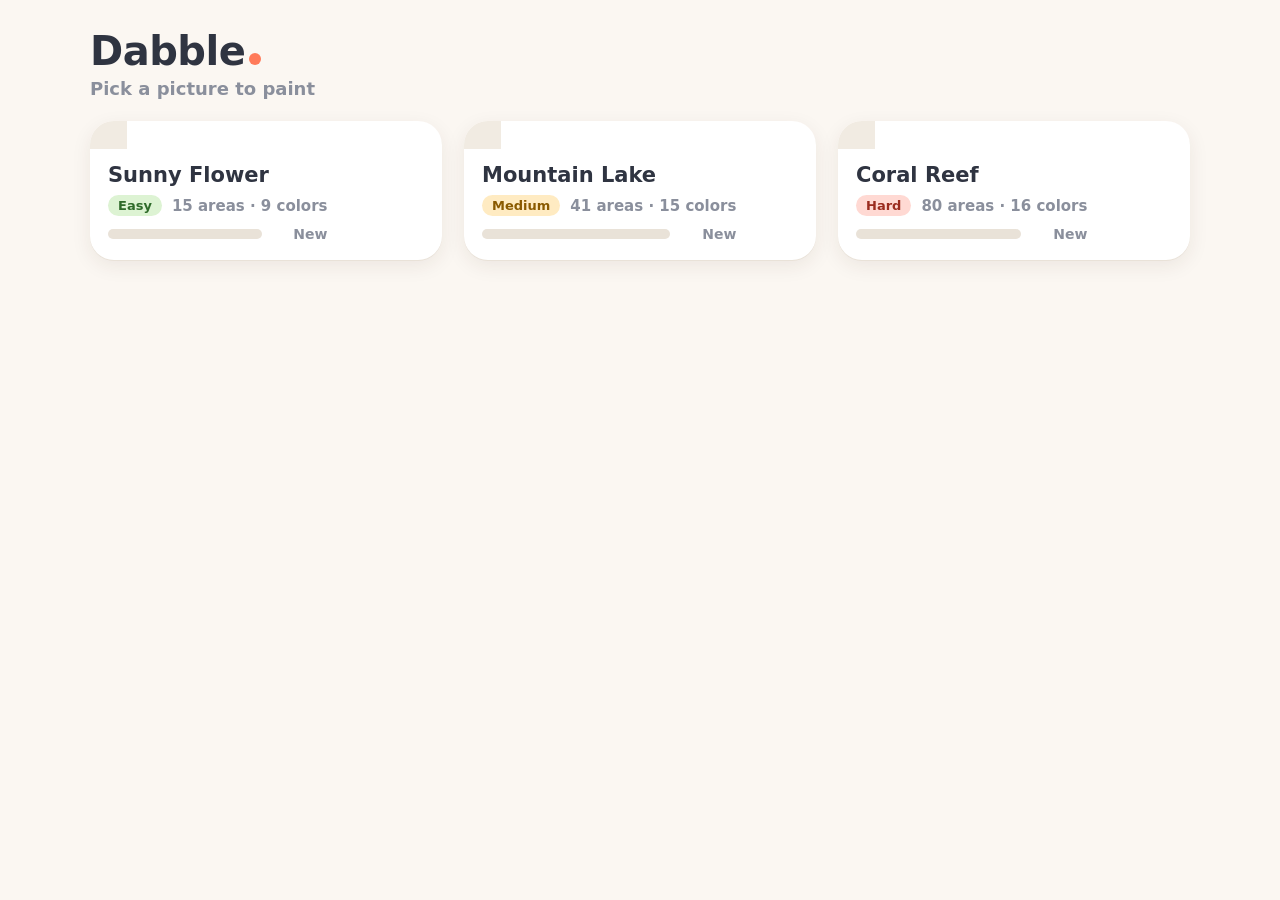
==== index.html @ 479879b8 "Add Coral Reef artwork (80 regions, 16 colors); even gallery cards - Reef built from helpers (fish, " ====
<!doctype html>
<html lang="en">
<head>
  <meta charset="utf-8">
  <meta name="viewport" content="width=device-width, initial-scale=1, maximum-scale=1, user-scalable=no, viewport-fit=cover">
  <meta name="theme-color" content="#FBF7F2">
  <title>Dabble</title>
  <link rel="stylesheet" href="css/style.css">
</head>
<body>
  <div id="app"></div>

  <script src="js/registry.js"></script>
  <!-- Artworks: add a new file to artworks/ and a script tag here. -->
  <script src="artworks/flower.js"></script>
  <script src="artworks/landscape.js"></script>
  <script src="artworks/reef.js"></script>

  <script src="js/shapes.js"></script>
  <script src="js/store.js"></script>
  <script src="js/ui.js"></script>
  <script src="js/labels.js"></script>
  <script src="js/sound.js"></script>
  <script src="js/panzoom.js"></script>
  <script src="js/celebrate.js"></script>
  <script src="js/game.js"></script>
  <script src="js/gallery.js"></script>
  <script src="js/app.js"></script>
</body>
</html>
---- css/style.css ----
:root {
  --bg: #FBF7F2;
  --ink: #2F3441;
  --muted: #8A8F9C;
  --line: #E9E2D8;
  --card: #FFFFFF;
  --stage: #F1EBE2;
  --accent: #FF7A59;
  --danger: #E5534B;
  font-family: ui-rounded, "SF Pro Rounded", system-ui, -apple-system, "Segoe UI", sans-serif;
  color: var(--ink);
  -webkit-text-size-adjust: 100%;
}
* { box-sizing: border-box; }
html, body {
  margin: 0; height: 100%; overflow: hidden; background: var(--bg);
  overscroll-behavior: none; touch-action: none;
  -webkit-user-select: none; user-select: none; -webkit-touch-callout: none;
  -webkit-tap-highlight-color: transparent;
}
body { position: fixed; inset: 0; }
#app {
  position: absolute; inset: 0; display: flex; flex-direction: column;
  padding: env(safe-area-inset-top, 0px) env(safe-area-inset-right, 0px) env(safe-area-inset-bottom, 0px) env(safe-area-inset-left, 0px);
}
button { font: inherit; color: inherit; border: 0; background: none; padding: 0; cursor: pointer; touch-action: manipulation; }

/* ---------- game screen ---------- */
.game { flex: 1; display: flex; flex-direction: column; min-height: 0; }
.topbar { display: flex; align-items: center; gap: 10px; padding: 10px 16px; min-height: 68px; }
.icon-btn {
  flex: none; width: 48px; height: 48px; border-radius: 14px; display: grid; place-items: center;
  background: var(--card); box-shadow: 0 1px 0 var(--line), 0 2px 8px rgba(60, 40, 20, .07);
  transition: transform .12s;
}
.icon-btn svg { width: 24px; height: 24px; }
.icon-btn:active { transform: scale(.92); }
.icon-btn.off { color: var(--muted); }
.title { flex: 1; min-width: 0; font-weight: 800; font-size: 20px; white-space: nowrap; overflow: hidden; text-overflow: ellipsis; }
.progress { display: flex; align-items: center; gap: 10px; color: var(--muted); font-weight: 700; font-variant-numeric: tabular-nums; margin-right: 6px; }
.bar { width: 110px; height: 10px; border-radius: 5px; background: var(--line); overflow: hidden; }
.bar i { display: block; height: 100%; width: 0; background: var(--accent); border-radius: 5px; transition: width .3s ease; }

.stage {
  flex: 1; min-height: 0; position: relative; overflow: hidden;
  margin: 0 16px; border-radius: 22px; background: var(--stage); touch-action: none;
}
.art { position: absolute; inset: 10px; width: calc(100% - 20px); height: calc(100% - 20px); display: block; }

.region {
  fill: #FFFFFF; stroke: #A9B0BC; stroke-width: 1; vector-effect: non-scaling-stroke;
  stroke-linejoin: round; transition: fill .25s ease, stroke .25s ease;
}
.region.wrong { animation: wrongflash .5s ease; }
@keyframes wrongflash { 30% { fill: #FFB8B3; stroke: #E5534B; } }
.label {
  fill: #7D8594; text-anchor: middle; font-weight: 700; pointer-events: none;
  transition: opacity .2s ease;
}
.label.hl { fill: #2F3441; font-weight: 800; }
.label.gone { opacity: 0; }
.fx { pointer-events: none; }
.ripple { transform-box: fill-box; transform-origin: center; animation: ripple .55s ease-out forwards; }
@keyframes ripple { from { transform: scale(.3); opacity: .9; } to { transform: scale(1.5); opacity: 0; } }

/* ---------- palette ---------- */
.palette { display: grid; grid-template-columns: repeat(var(--cols, 8), auto); justify-content: center; justify-items: center; gap: 10px 12px; padding: 16px 16px 18px; }
.swatch { position: relative; width: 66px; height: 66px; display: grid; place-items: center; border-radius: 50%; transition: transform .18s ease; }
.swatch .dot {
  width: 54px; height: 54px; border-radius: 50%; background: var(--c);
  display: grid; place-items: center; color: #FFFFFF; font-weight: 800; font-size: 21px;
  box-shadow: inset 0 0 0 2px rgba(0, 0, 0, .08), 0 2px 6px rgba(0, 0, 0, .14);
  text-shadow: 0 1px 2px rgba(0, 0, 0, .25);
  transition: opacity .25s, filter .25s;
}
.swatch.light .dot { color: var(--ink); text-shadow: none; }
.swatch .dot svg { display: none; width: 28px; height: 28px; }
.swatch .left {
  position: absolute; top: -2px; right: -4px; min-width: 24px; height: 24px; padding: 0 6px; border-radius: 12px;
  background: var(--card); color: var(--ink); font-size: 13px; font-weight: 800; display: grid; place-items: center;
  box-shadow: 0 1px 4px rgba(0, 0, 0, .18); font-variant-numeric: tabular-nums;
}
.swatch.sel { transform: translateY(-6px) scale(1.12); }
.swatch.sel::before { content: ''; position: absolute; inset: 0; border-radius: 50%; border: 3.5px solid var(--ink); }
.swatch.done .dot { filter: saturate(.3); opacity: .45; }
.swatch.done .num, .swatch.done .left { display: none; }
.swatch.done .dot svg { display: block; color: var(--ink); }
.swatch:active:not(.done) { transform: scale(.94); }

/* ---------- toast / modal ---------- */
.toast {
  position: fixed; left: 50%; bottom: calc(130px + env(safe-area-inset-bottom, 0px)); transform: translate(-50%, 20px);
  background: var(--ink); color: #FFFFFF; padding: 12px 20px; border-radius: 999px; font-weight: 700;
  opacity: 0; pointer-events: none; transition: opacity .2s, transform .2s; white-space: nowrap; z-index: 20;
}
.toast.show { opacity: 1; transform: translate(-50%, 0); }

.modal, .celebrate {
  position: fixed; inset: 0; z-index: 30; display: grid; place-items: center; padding: 24px;
  background: rgba(47, 52, 65, .45); animation: fadein .2s ease;
}
.modal-card, .celebrate-card {
  background: var(--card); border-radius: 26px; padding: 28px; width: min(420px, 100%);
  box-shadow: 0 20px 60px rgba(0, 0, 0, .25); text-align: center; animation: popin .3s cubic-bezier(.2, 1.4, .4, 1);
}
.modal-card h2, .celebrate-card h2 { margin: 0 0 8px; font-size: 26px; }
.modal-card p, .celebrate-card p { margin: 0 0 22px; color: var(--muted); font-size: 17px; }
.modal-actions { display: flex; gap: 12px; justify-content: center; flex-wrap: wrap; }
.btn { min-height: 52px; padding: 0 26px; border-radius: 16px; font-weight: 800; font-size: 17px; }
.btn.primary { background: var(--accent); color: #FFFFFF; }
.btn.danger { background: var(--danger); color: #FFFFFF; }
.btn.ghost { background: var(--stage); }
.btn:active { transform: scale(.96); }

.celebrate { background: rgba(251, 247, 242, .92); }
.celebrate.out { opacity: 0; transition: opacity .3s; }
.confetti { position: absolute; inset: 0; width: 100%; height: 100%; pointer-events: none; }
.celebrate-card { position: relative; width: min(560px, 100%); }
.celebrate-art { width: 100%; aspect-ratio: 1; max-height: 55vh; border-radius: 18px; overflow: hidden; margin: 0 auto 18px; background: var(--stage); }
.celebrate-art svg { width: 100%; height: 100%; display: block; }
@keyframes fadein { from { opacity: 0; } }
@keyframes popin { from { transform: scale(.85); opacity: 0; } }

/* ---------- smaller screens ---------- */
@media (max-width: 600px) {
  .bar { width: 60px; }
  .title { font-size: 17px; }
  .swatch { width: 54px; height: 54px; }
  .swatch .dot { width: 44px; height: 44px; font-size: 18px; }
}

/* ---------- gallery ---------- */
.gallery {
  flex: 1; min-height: 0; overflow-y: auto; -webkit-overflow-scrolling: touch; touch-action: pan-y;
  overscroll-behavior: contain; padding: 28px 24px 40px;
}
.gallery-head { max-width: 1100px; margin: 0 auto 22px; }
.gallery-head h1 { margin: 0; font-size: 40px; font-weight: 900; letter-spacing: -.5px; }
.gallery-head h1::after { content: ''; display: inline-block; width: 12px; height: 12px; border-radius: 50%; background: var(--accent); margin-left: 4px; }
.gallery-head p { margin: 4px 0 0; color: var(--muted); font-size: 18px; font-weight: 600; }
.cards { max-width: 1100px; margin: 0 auto; display: grid; grid-template-columns: repeat(auto-fill, minmax(260px, 1fr)); gap: 22px; }
.card {
  display: flex; flex-direction: column; text-align: left; background: var(--card); border-radius: 24px; overflow: hidden;
  box-shadow: 0 1px 0 var(--line), 0 6px 20px rgba(60, 40, 20, .08); transition: transform .15s;
}
.card:active { transform: scale(.97); }
.thumb { position: relative; background: var(--stage); padding: 14px; aspect-ratio: 4 / 3; }
.thumb-art { position: absolute; inset: 14px; width: calc(100% - 28px); height: calc(100% - 28px); display: block; }
.badge {
  position: absolute; top: 12px; right: 12px; display: flex; align-items: center; gap: 4px;
  background: var(--ink); color: #FFFFFF; font-weight: 800; font-size: 14px; padding: 6px 12px 6px 8px; border-radius: 999px;
}
.badge svg { width: 18px; height: 18px; }
.card-body { padding: 14px 18px 18px; display: flex; flex-direction: column; gap: 8px; }
.card-title { font-size: 21px; font-weight: 800; }
.card-meta { display: flex; align-items: center; gap: 10px; color: var(--muted); font-size: 15px; font-weight: 600; }
.pill { padding: 3px 10px; border-radius: 999px; font-size: 13px; font-weight: 800; background: var(--stage); color: var(--ink); }
.pill-easy { background: #DDF3D3; color: #2F6B2A; }
.pill-medium { background: #FFEBC2; color: #8A5A00; }
.pill-hard { background: #FFD9D3; color: #9B2C1F; }
.card-progress { display: flex; align-items: center; gap: 10px; margin-top: 2px; }
.card-progress .bar { flex: 1; width: auto; }
.card-count { font-weight: 800; font-size: 14px; color: var(--muted); min-width: 56px; text-align: right; font-variant-numeric: tabular-nums; }
.card.done .card-count { color: #2F6B2A; }
.card.done .bar i { background: #5CB85C; }
@media (max-width: 600px) { .gallery { padding: 20px 16px 32px; } .gallery-head h1 { font-size: 32px; } }
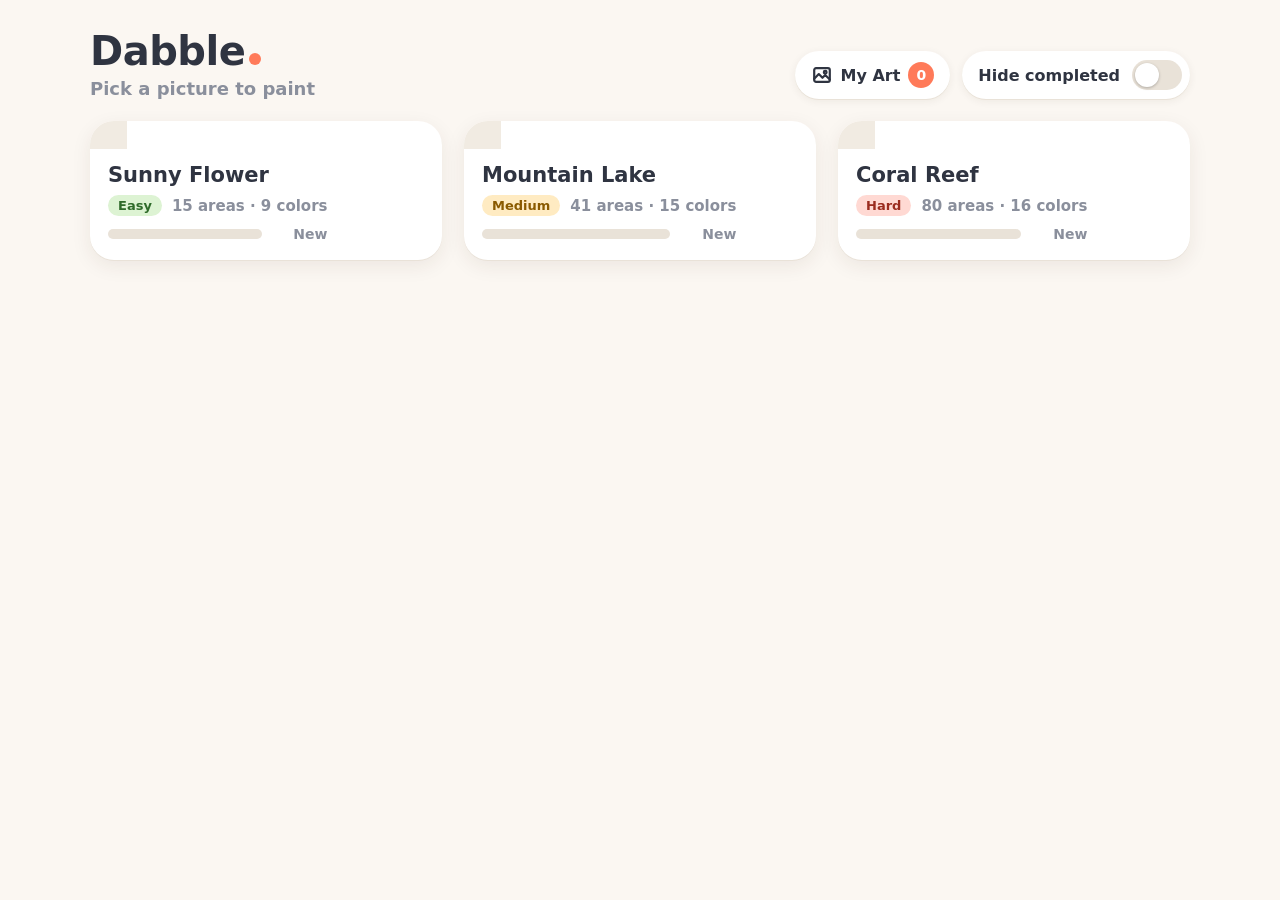
==== commit 4ebdee14: "Add My Art: grid of finished pictures with a full-size viewer - "My Art" button on the start screen " ====
--- a/index.html
+++ b/index.html
@@ -5,6 +5,15 @@
   <meta name="viewport" content="width=device-width, initial-scale=1, maximum-scale=1, user-scalable=no, viewport-fit=cover">
   <meta name="theme-color" content="#FBF7F2">
   <title>Dabble</title>
+
+  <!-- Home-screen app: runs full-screen (no Safari bars) when added to the home screen -->
+  <link rel="manifest" href="manifest.json">
+  <link rel="icon" type="image/png" href="icons/icon-192.png">
+  <link rel="apple-touch-icon" href="icons/apple-touch-icon.png">
+  <meta name="apple-mobile-web-app-capable" content="yes">
+  <meta name="mobile-web-app-capable" content="yes">
+  <meta name="apple-mobile-web-app-title" content="Dabble">
+  <meta name="apple-mobile-web-app-status-bar-style" content="default">
   <link rel="stylesheet" href="css/style.css">
 </head>
 <body>
@@ -25,6 +34,7 @@
   <script src="js/celebrate.js"></script>
   <script src="js/game.js"></script>
   <script src="js/gallery.js"></script>
+  <script src="js/myart.js"></script>
   <script src="js/app.js"></script>
 </body>
 </html>
--- a/css/style.css
+++ b/css/style.css
@@ -12,6 +12,7 @@
   -webkit-text-size-adjust: 100%;
 }
 * { box-sizing: border-box; }
+[hidden] { display: none !important; }
 html, body {
   margin: 0; height: 100%; overflow: hidden; background: var(--bg);
   overscroll-behavior: none; touch-action: none;
@@ -52,6 +53,8 @@
   stroke-linejoin: round; transition: fill .25s ease, stroke .25s ease;
 }
 .region.wrong { animation: wrongflash .5s ease; }
+.region.pulse { animation: hintpulse .6s ease-in-out 3; }
+@keyframes hintpulse { 50% { stroke: #FF7A59; stroke-width: 6px; } }
 @keyframes wrongflash { 30% { fill: #FFB8B3; stroke: #E5534B; } }
 .label {
   fill: #7D8594; text-anchor: middle; font-weight: 700; pointer-events: none;
@@ -134,7 +137,29 @@
   flex: 1; min-height: 0; overflow-y: auto; -webkit-overflow-scrolling: touch; touch-action: pan-y;
   overscroll-behavior: contain; padding: 28px 24px 40px;
 }
-.gallery-head { max-width: 1100px; margin: 0 auto 22px; }
+.gallery-head { max-width: 1100px; margin: 0 auto 22px; display: flex; align-items: flex-end; justify-content: space-between; gap: 16px; flex-wrap: wrap; }
+.switch {
+  display: flex; align-items: center; gap: 12px; min-height: 48px; padding: 0 8px 0 16px; border-radius: 999px;
+  background: var(--card); box-shadow: 0 1px 0 var(--line), 0 2px 8px rgba(60, 40, 20, .07); font-weight: 700; font-size: 16px;
+}
+.switch-track { position: relative; width: 50px; height: 30px; border-radius: 15px; background: var(--line); transition: background .2s; }
+.switch-thumb { position: absolute; top: 3px; left: 3px; width: 24px; height: 24px; border-radius: 50%; background: #FFFFFF; box-shadow: 0 1px 3px rgba(0, 0, 0, .25); transition: transform .2s; }
+.switch.on .switch-track { background: var(--accent); }
+.switch.on .switch-thumb { transform: translateX(20px); }
+.gallery-controls { display: flex; align-items: center; gap: 12px; flex-wrap: wrap; }
+.pill-btn, .btn.with-icon {
+  display: flex; align-items: center; gap: 8px; min-height: 48px; padding: 0 16px; border-radius: 999px;
+  background: var(--card); box-shadow: 0 1px 0 var(--line), 0 2px 8px rgba(60, 40, 20, .07); font-weight: 700; font-size: 16px;
+}
+.pill-btn svg, .btn.with-icon svg { width: 22px; height: 22px; }
+.pill-btn .count { min-width: 26px; height: 26px; padding: 0 8px; border-radius: 13px; background: var(--accent); color: #FFFFFF; font-size: 14px; font-weight: 800; display: grid; place-items: center; }
+.pill-btn:active, .switch:active { transform: scale(.96); }
+.gallery-titles.with-back { display: flex; align-items: center; gap: 16px; }
+.art-card .thumb { background: #FFFFFF; }
+.viewer .stage { margin-bottom: 16px; }
+.btn.with-icon { border-radius: 14px; flex: none; }
+.gallery-empty { max-width: 1100px; margin: 40px auto; text-align: center; color: var(--muted); font-size: 18px; font-weight: 600; }
+.gallery-empty p { margin: 0 0 18px; }
 .gallery-head h1 { margin: 0; font-size: 40px; font-weight: 900; letter-spacing: -.5px; }
 .gallery-head h1::after { content: ''; display: inline-block; width: 12px; height: 12px; border-radius: 50%; background: var(--accent); margin-left: 4px; }
 .gallery-head p { margin: 4px 0 0; color: var(--muted); font-size: 18px; font-weight: 600; }
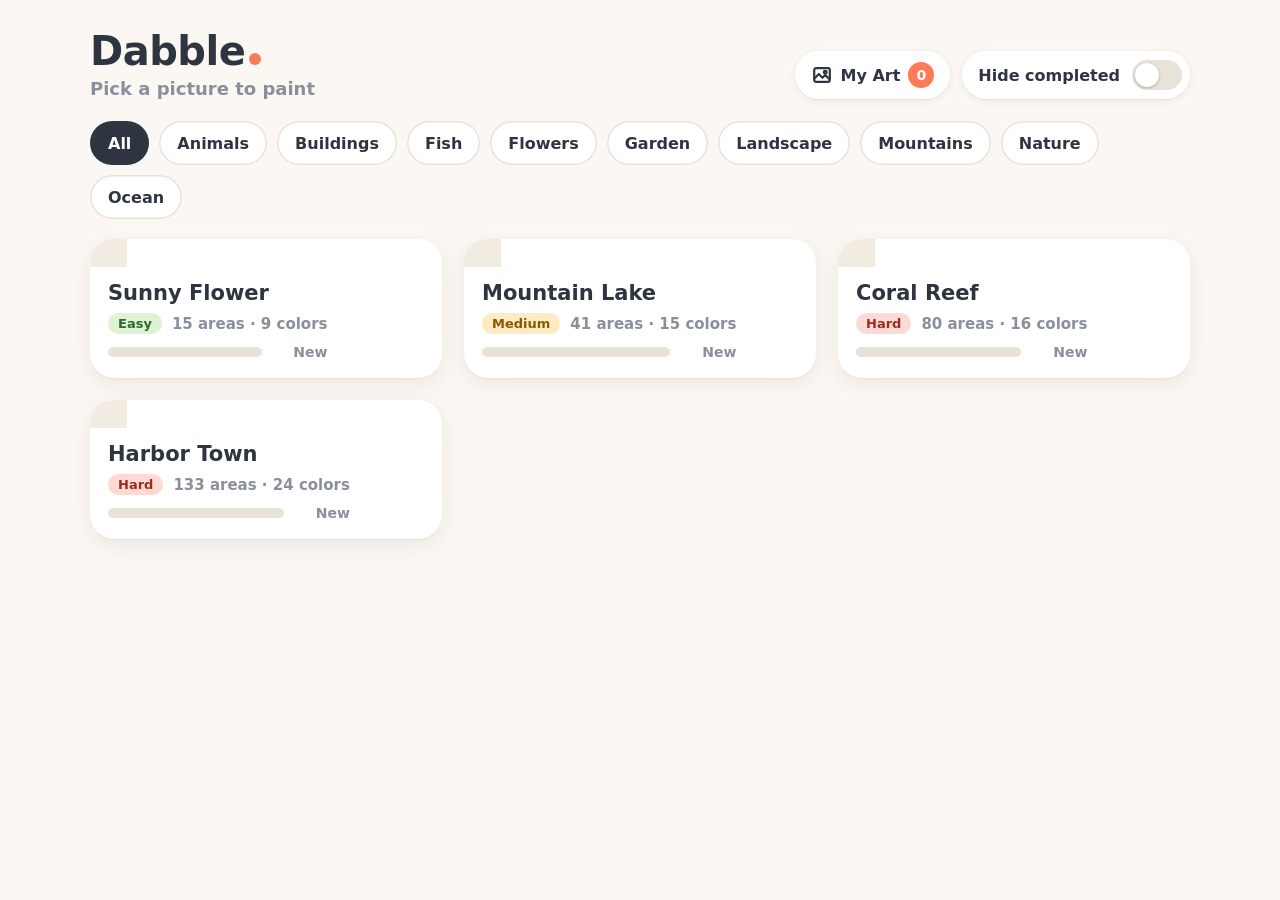
==== commit 6922d4da: "Add artwork checker, readable swatch numbers, and Harbor Town (133 regions) - check.html: checks eve" ====
--- a/index.html
+++ b/index.html
@@ -24,6 +24,7 @@
   <script src="artworks/flower.js"></script>
   <script src="artworks/landscape.js"></script>
   <script src="artworks/reef.js"></script>
+  <script src="artworks/harbor.js"></script>
 
   <script src="js/shapes.js"></script>
   <script src="js/store.js"></script>
--- a/css/style.css
+++ b/css/style.css
@@ -37,7 +37,11 @@
 .icon-btn svg { width: 24px; height: 24px; }
 .icon-btn:active { transform: scale(.92); }
 .icon-btn.off { color: var(--muted); }
-.title { flex: 1; min-width: 0; font-weight: 800; font-size: 20px; white-space: nowrap; overflow: hidden; text-overflow: ellipsis; }
+.title { flex: 1; min-width: 0; font-weight: 800; font-size: 20px; display: flex; flex-direction: column; line-height: 1.2; }
+.title > span { white-space: nowrap; overflow: hidden; text-overflow: ellipsis; }
+.sel-name { font-size: 14px; font-weight: 700; color: var(--muted); display: flex; align-items: center; gap: 6px; }
+.sel-name:empty { display: none; }
+.sel-name i { width: 12px; height: 12px; border-radius: 50%; flex: none; box-shadow: inset 0 0 0 1px rgba(0, 0, 0, .15); }
 .progress { display: flex; align-items: center; gap: 10px; color: var(--muted); font-weight: 700; font-variant-numeric: tabular-nums; margin-right: 6px; }
 .bar { width: 110px; height: 10px; border-radius: 5px; background: var(--line); overflow: hidden; }
 .bar i { display: block; height: 100%; width: 0; background: var(--accent); border-radius: 5px; transition: width .3s ease; }
@@ -90,6 +94,11 @@
 .swatch.done .dot svg { display: block; color: var(--ink); }
 .swatch:active:not(.done) { transform: scale(.94); }
 
+.palette.compact { gap: 8px 8px; padding-top: 12px; padding-bottom: 14px; }
+.palette.compact .swatch { width: 56px; height: 56px; }
+.palette.compact .swatch .dot { width: 46px; height: 46px; font-size: 18px; }
+.palette.compact .swatch .left { min-width: 21px; height: 21px; font-size: 11px; top: -3px; right: -5px; }
+
 /* ---------- toast / modal ---------- */
 .toast {
   position: fixed; left: 50%; bottom: calc(130px + env(safe-area-inset-bottom, 0px)); transform: translate(-50%, 20px);
@@ -146,6 +155,13 @@
 .switch-thumb { position: absolute; top: 3px; left: 3px; width: 24px; height: 24px; border-radius: 50%; background: #FFFFFF; box-shadow: 0 1px 3px rgba(0, 0, 0, .25); transition: transform .2s; }
 .switch.on .switch-track { background: var(--accent); }
 .switch.on .switch-thumb { transform: translateX(20px); }
+.chips { max-width: 1100px; margin: 0 auto 20px; display: flex; flex-wrap: wrap; gap: 10px; }
+.chip {
+  min-height: 44px; padding: 0 18px; border-radius: 999px; font-weight: 700; font-size: 16px;
+  background: var(--card); color: var(--ink); box-shadow: inset 0 0 0 1.5px var(--line); transition: background .15s, color .15s;
+}
+.chip.on { background: var(--ink); color: #FFFFFF; box-shadow: none; }
+.chip:active { transform: scale(.95); }
 .gallery-controls { display: flex; align-items: center; gap: 12px; flex-wrap: wrap; }
 .pill-btn, .btn.with-icon {
   display: flex; align-items: center; gap: 8px; min-height: 48px; padding: 0 16px; border-radius: 999px;
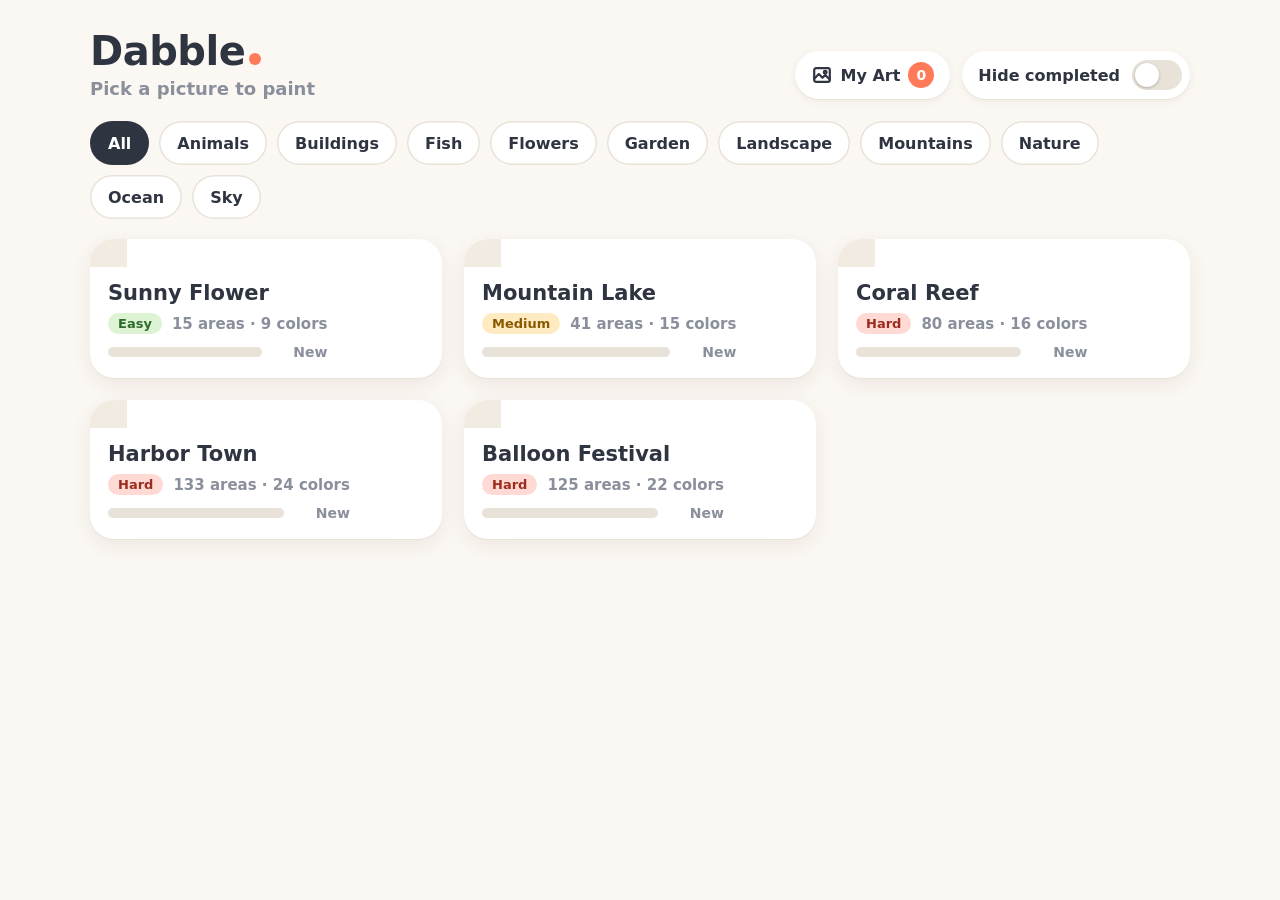
==== commit 88d824c3: "Add Balloon Festival (125 regions, 22 colors); clip artwork to its frame - Balloon Festival: nine ba" ====
--- a/index.html
+++ b/index.html
@@ -25,6 +25,7 @@
   <script src="artworks/landscape.js"></script>
   <script src="artworks/reef.js"></script>
   <script src="artworks/harbor.js"></script>
+  <script src="artworks/balloons.js"></script>
 
   <script src="js/shapes.js"></script>
   <script src="js/store.js"></script>
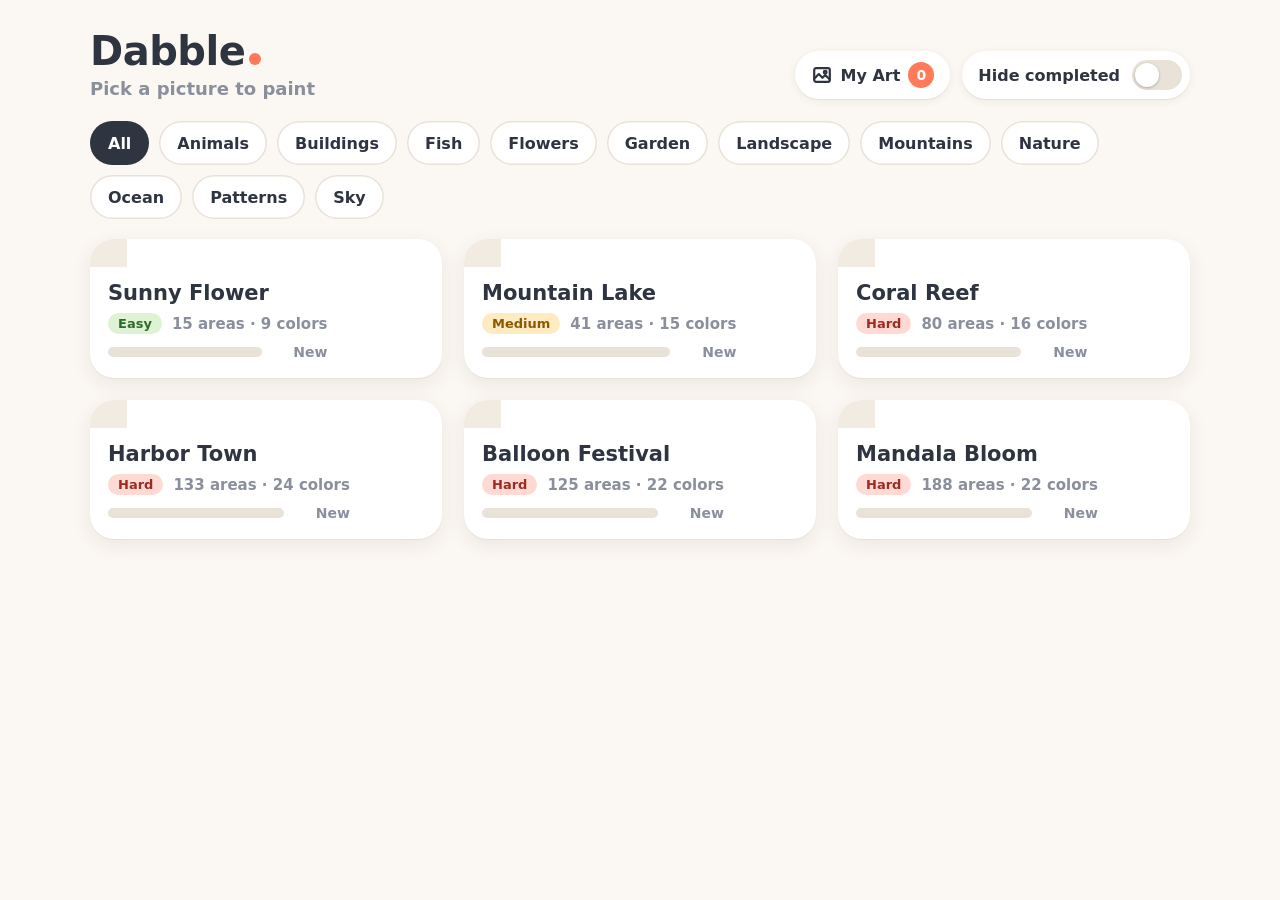
==== commit 6431fc87: "Add Mandala Bloom (188 regions, 22 colors) Concentric rings of petals, scallops and dots with corner" ====
--- a/index.html
+++ b/index.html
@@ -26,6 +26,7 @@
   <script src="artworks/reef.js"></script>
   <script src="artworks/harbor.js"></script>
   <script src="artworks/balloons.js"></script>
+  <script src="artworks/mandala.js"></script>
 
   <script src="js/shapes.js"></script>
   <script src="js/store.js"></script>
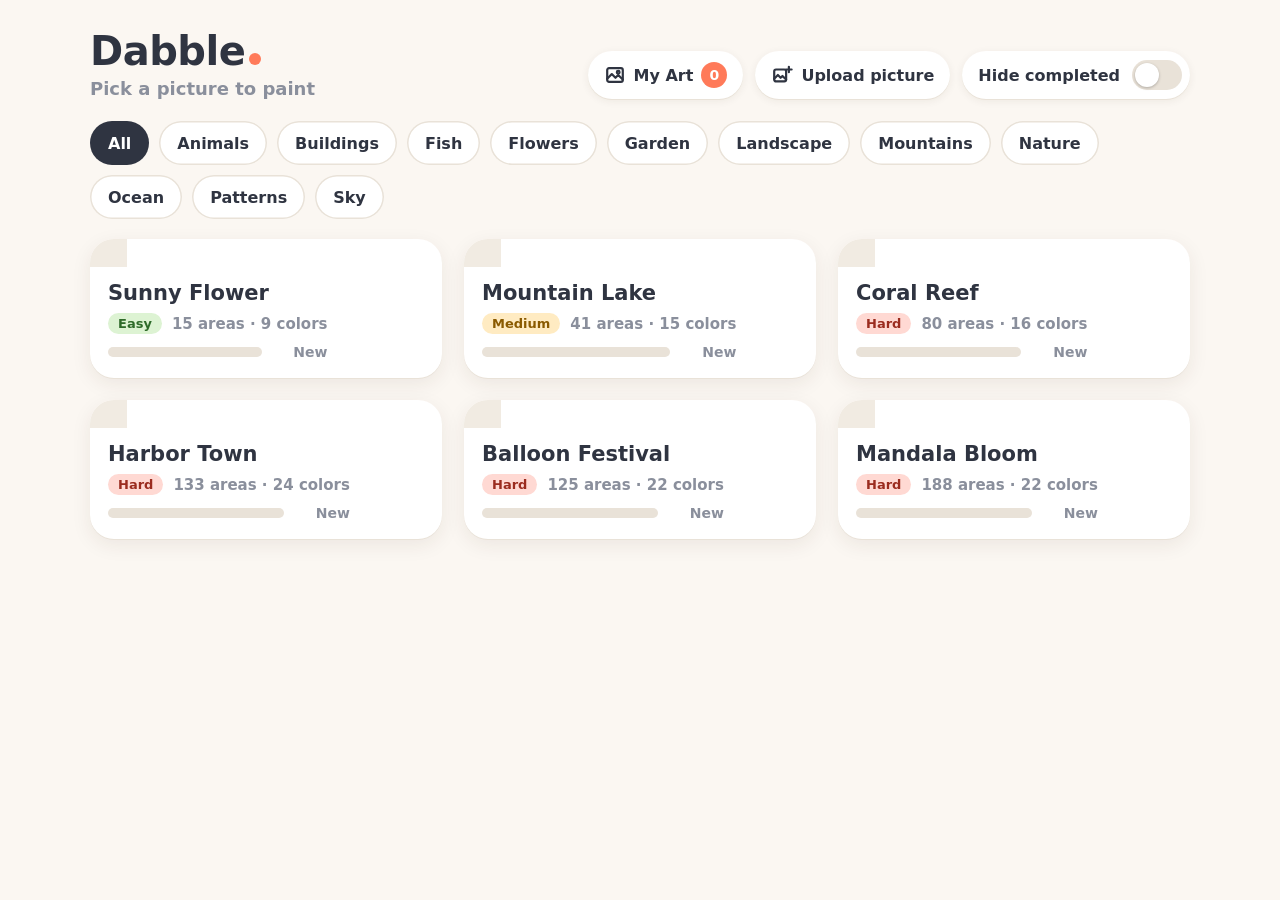
==== commit 9da5518b: "Add "Upload picture": turn a photo into a paint-by-numbers artwork - Upload screen: choose a photo, " ====
--- a/index.html
+++ b/index.html
@@ -38,6 +38,9 @@
   <script src="js/game.js"></script>
   <script src="js/gallery.js"></script>
   <script src="js/myart.js"></script>
+  <script src="js/db.js"></script>
+  <script src="js/convert.js"></script>
+  <script src="js/upload.js"></script>
   <script src="js/app.js"></script>
 </body>
 </html>
--- a/css/style.css
+++ b/css/style.css
@@ -71,7 +71,21 @@
 @keyframes ripple { from { transform: scale(.3); opacity: .9; } to { transform: scale(1.5); opacity: 0; } }
 
 /* ---------- palette ---------- */
-.palette { display: grid; grid-template-columns: repeat(var(--cols, 8), auto); justify-content: center; justify-items: center; gap: 10px 12px; padding: 16px 16px 18px; }
+.palette {
+  display: flex; gap: 12px; padding: 16px 20px 18px;
+  overflow-x: auto; overflow-y: hidden; touch-action: pan-x; overscroll-behavior-x: contain;
+  -webkit-overflow-scrolling: touch; scrollbar-width: none;
+  --fade-l: 0px; --fade-r: 0px;
+  -webkit-mask-image: linear-gradient(to right, transparent 0, #000 var(--fade-l), #000 calc(100% - var(--fade-r)), transparent 100%);
+  mask-image: linear-gradient(to right, transparent 0, #000 var(--fade-l), #000 calc(100% - var(--fade-r)), transparent 100%);
+}
+.palette::-webkit-scrollbar { display: none; }
+.palette.more-left { --fade-l: 36px; }
+.palette.more-right { --fade-r: 36px; }
+/* auto margins center a short row, and collapse to 0 when the row overflows */
+.palette .swatch { flex: none; }
+.palette .swatch:first-child { margin-left: auto; }
+.palette .swatch:last-child { margin-right: auto; }
 .swatch { position: relative; width: 66px; height: 66px; display: grid; place-items: center; border-radius: 50%; transition: transform .18s ease; }
 .swatch .dot {
   width: 54px; height: 54px; border-radius: 50%; background: var(--c);
@@ -81,6 +95,10 @@
   transition: opacity .25s, filter .25s;
 }
 .swatch.light .dot { color: var(--ink); text-shadow: none; }
+.swatch.badge-num .num {
+  width: 32px; height: 32px; border-radius: 50%; display: grid; place-items: center;
+  background: #FFFFFF; color: var(--ink); text-shadow: none; font-size: 17px; box-shadow: 0 1px 3px rgba(0, 0, 0, .2);
+}
 .swatch .dot svg { display: none; width: 28px; height: 28px; }
 .swatch .left {
   position: absolute; top: -2px; right: -4px; min-width: 24px; height: 24px; padding: 0 6px; border-radius: 12px;
@@ -94,10 +112,6 @@
 .swatch.done .dot svg { display: block; color: var(--ink); }
 .swatch:active:not(.done) { transform: scale(.94); }
 
-.palette.compact { gap: 8px 8px; padding-top: 12px; padding-bottom: 14px; }
-.palette.compact .swatch { width: 56px; height: 56px; }
-.palette.compact .swatch .dot { width: 46px; height: 46px; font-size: 18px; }
-.palette.compact .swatch .left { min-width: 21px; height: 21px; font-size: 11px; top: -3px; right: -5px; }
 
 /* ---------- toast / modal ---------- */
 .toast {
@@ -205,3 +219,68 @@
 .card.done .card-count { color: #2F6B2A; }
 .card.done .bar i { background: #5CB85C; }
 @media (max-width: 600px) { .gallery { padding: 20px 16px 32px; } .gallery-head h1 { font-size: 32px; } }
+
+/* ---------- upload picture ---------- */
+.upload { flex: 1; display: flex; flex-direction: column; min-height: 0; }
+.upload-body { flex: 1; min-height: 0; display: flex; flex-direction: column; padding: 0 16px 16px; }
+.upload-pick {
+  margin: auto; max-width: 480px; text-align: center; background: var(--card); padding: 32px 28px; border-radius: 26px;
+  box-shadow: 0 1px 0 var(--line), 0 6px 20px rgba(60, 40, 20, .08);
+}
+.upload-pick h2 { margin: 8px 0; font-size: 26px; }
+.upload-pick p { margin: 0 0 22px; color: var(--muted); font-size: 17px; line-height: 1.4; }
+.pick-icon svg { width: 60px; height: 60px; color: var(--accent); }
+
+.crop-wrap { flex: 1; min-height: 0; display: flex; flex-direction: column; gap: 14px; }
+.crop-stage { flex: 1; min-height: 0; position: relative; overflow: hidden; border-radius: 22px; background: #2F3441; touch-action: none; }
+.crop-img { position: absolute; display: block; }
+.crop-box { position: absolute; box-shadow: 0 0 0 9999px rgba(20, 22, 30, .55); outline: 2px solid #FFFFFF; touch-action: none; }
+.crop-handle { position: absolute; width: 48px; height: 48px; }
+.crop-handle::after { content: ''; position: absolute; inset: 13px; border-radius: 50%; background: #FFFFFF; box-shadow: 0 1px 5px rgba(0, 0, 0, .45); }
+.crop-handle.nw { left: -24px; top: -24px; }
+.crop-handle.ne { right: -24px; top: -24px; }
+.crop-handle.sw { left: -24px; bottom: -24px; }
+.crop-handle.se { right: -24px; bottom: -24px; }
+.crop-tools { display: flex; align-items: center; justify-content: space-between; gap: 12px; flex-wrap: wrap; }
+.crop-tools .chips, .panel .chips { margin: 0; }
+.crop-actions { display: flex; gap: 12px; }
+
+.settings-wrap { flex: 1; min-height: 0; display: grid; grid-template-columns: minmax(0, 1fr) 340px; gap: 16px; }
+.preview-stage { margin: 0; }
+.busy {
+  position: absolute; inset: 0; z-index: 2; display: flex; flex-direction: column; align-items: center; justify-content: center; gap: 14px;
+  background: rgba(241, 235, 226, .88); font-weight: 700; color: var(--ink);
+}
+.spinner { width: 38px; height: 38px; border-radius: 50%; border: 4px solid var(--line); border-top-color: var(--accent); animation: spin .9s linear infinite; }
+@keyframes spin { to { transform: rotate(360deg); } }
+.panel {
+  background: var(--card); border-radius: 22px; padding: 18px; overflow-y: auto; touch-action: pan-y; -webkit-overflow-scrolling: touch;
+  display: flex; flex-direction: column; gap: 14px; box-shadow: 0 1px 0 var(--line);
+}
+.segmented { display: flex; background: var(--stage); border-radius: 14px; padding: 4px; }
+.segmented button { flex: 1; min-height: 44px; border-radius: 10px; font-weight: 800; }
+.segmented button.on { background: var(--card); box-shadow: 0 1px 4px rgba(0, 0, 0, .12); }
+.stats { margin: 0; font-size: 15px; color: var(--muted); line-height: 1.4; }
+.stats b { color: var(--ink); }
+.field { display: flex; flex-direction: column; gap: 8px; font-weight: 700; }
+.field-row { display: flex; justify-content: space-between; }
+.field input[type=range] { width: 100%; height: 36px; accent-color: var(--accent); }
+.text-in {
+  font: inherit; font-size: 17px; font-weight: 600; min-height: 48px; padding: 0 14px; border-radius: 12px;
+  border: 1.5px solid var(--line); background: #FFFFFF; color: var(--ink); -webkit-user-select: text; user-select: text;
+}
+.text-in:focus { outline: none; border-color: var(--accent); }
+.hint { margin: 0; font-size: 14px; color: var(--muted); line-height: 1.4; }
+.chips.small { gap: 8px; }
+.chips.small .chip { min-height: 38px; font-size: 14px; padding: 0 14px; }
+.save-btn {
+  width: 100%; position: sticky; bottom: 0; flex: none; margin-top: auto;
+  box-shadow: 0 -10px 16px 6px var(--card), 0 4px 12px rgba(255, 122, 89, .35);
+}
+.btn:disabled { opacity: .45; }
+.show-colors .region { fill: var(--fill); stroke: var(--fill); }
+.show-colors .label { display: none; }
+.pill-user { background: #E4E0FA; color: #4B3BA8; }
+@media (orientation: portrait), (max-width: 900px) {
+  .settings-wrap { grid-template-columns: minmax(0, 1fr); grid-template-rows: minmax(0, 1fr) minmax(0, 46%); }
+}
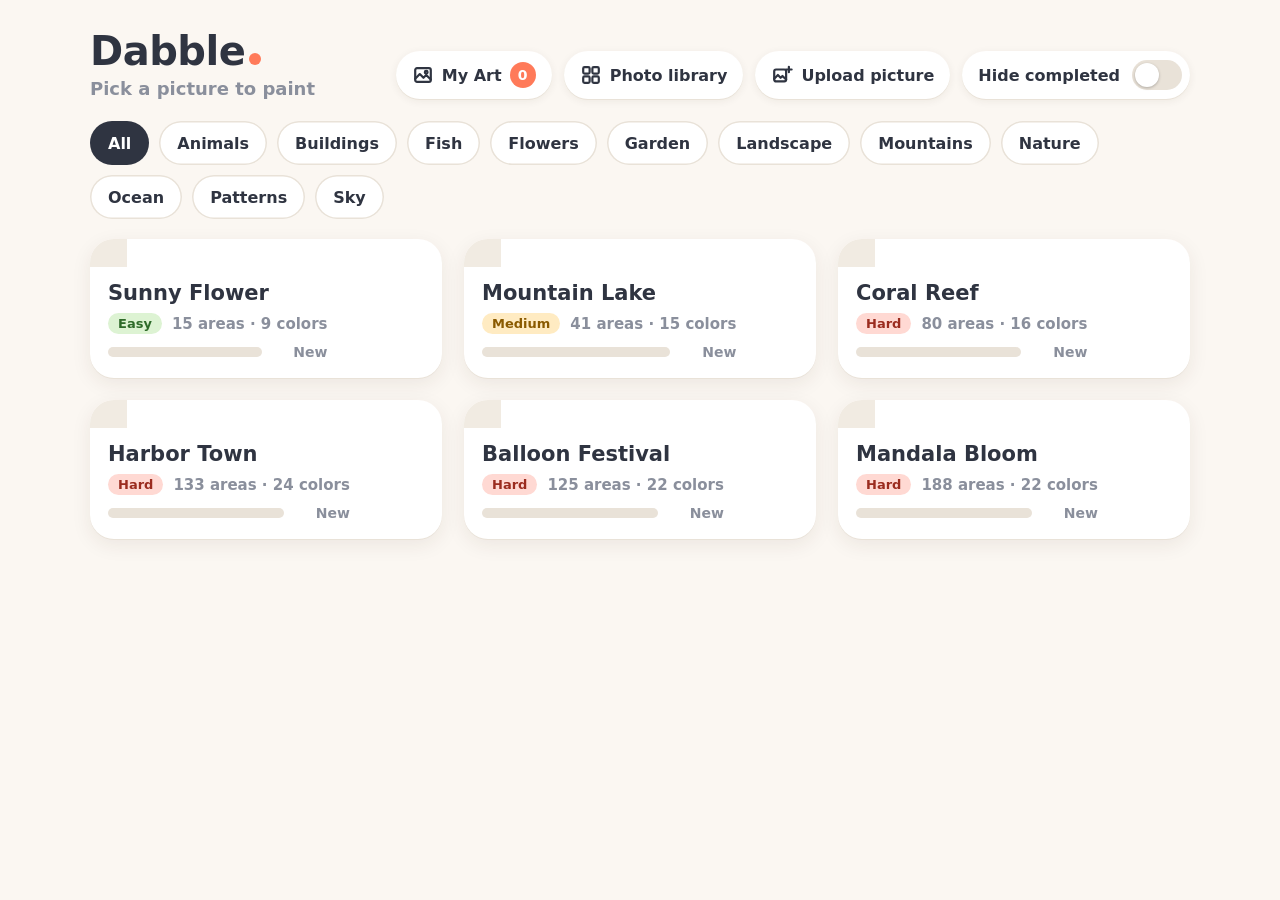
==== commit 703fbb4e: "Add Photo library: 30 built-in photos to turn into puzzles A "Photo library" button on the start scr" ====
--- a/index.html
+++ b/index.html
@@ -39,6 +39,7 @@
   <script src="js/gallery.js"></script>
   <script src="js/myart.js"></script>
   <script src="js/db.js"></script>
+  <script src="js/stock.js"></script>
   <script src="js/convert.js"></script>
   <script src="js/upload.js"></script>
   <script src="js/app.js"></script>
--- a/css/style.css
+++ b/css/style.css
@@ -229,6 +229,20 @@
 }
 .upload-pick h2 { margin: 8px 0; font-size: 26px; }
 .upload-pick p { margin: 0 0 22px; color: var(--muted); font-size: 17px; line-height: 1.4; }
+.file-btn { position: relative; overflow: hidden; display: inline-flex; align-items: center; justify-content: center; cursor: pointer; }
+.file-btn input[type=file] { position: absolute; inset: 0; width: 100%; height: 100%; opacity: 0; cursor: pointer; font-size: 100px; }
+.library { flex: 1; min-height: 0; overflow-y: auto; touch-action: pan-y; -webkit-overflow-scrolling: touch; }
+.library-head { display: flex; align-items: center; justify-content: space-between; gap: 12px; flex-wrap: wrap; margin-bottom: 18px; }
+.library-head .chips { margin: 0; }
+.library-grid { display: grid; grid-template-columns: repeat(auto-fill, minmax(200px, 1fr)); gap: 16px; padding-bottom: 8px; }
+.library-tile {
+  display: flex; flex-direction: column; text-align: left; background: var(--card); border-radius: 18px; overflow: hidden;
+  box-shadow: 0 1px 0 var(--line), 0 4px 14px rgba(60, 40, 20, .07); transition: transform .12s;
+}
+.library-tile:active { transform: scale(.97); }
+.library-tile img { display: block; width: 100%; aspect-ratio: 4 / 3; object-fit: cover; background: var(--stage); -webkit-user-drag: none; }
+.library-tile span { padding: 10px 14px 12px; font-weight: 800; font-size: 16px; }
+@media (max-width: 600px) { .library-grid { grid-template-columns: repeat(2, minmax(0, 1fr)); gap: 12px; } }
 .pick-icon svg { width: 60px; height: 60px; color: var(--accent); }
 
 .crop-wrap { flex: 1; min-height: 0; display: flex; flex-direction: column; gap: 14px; }
